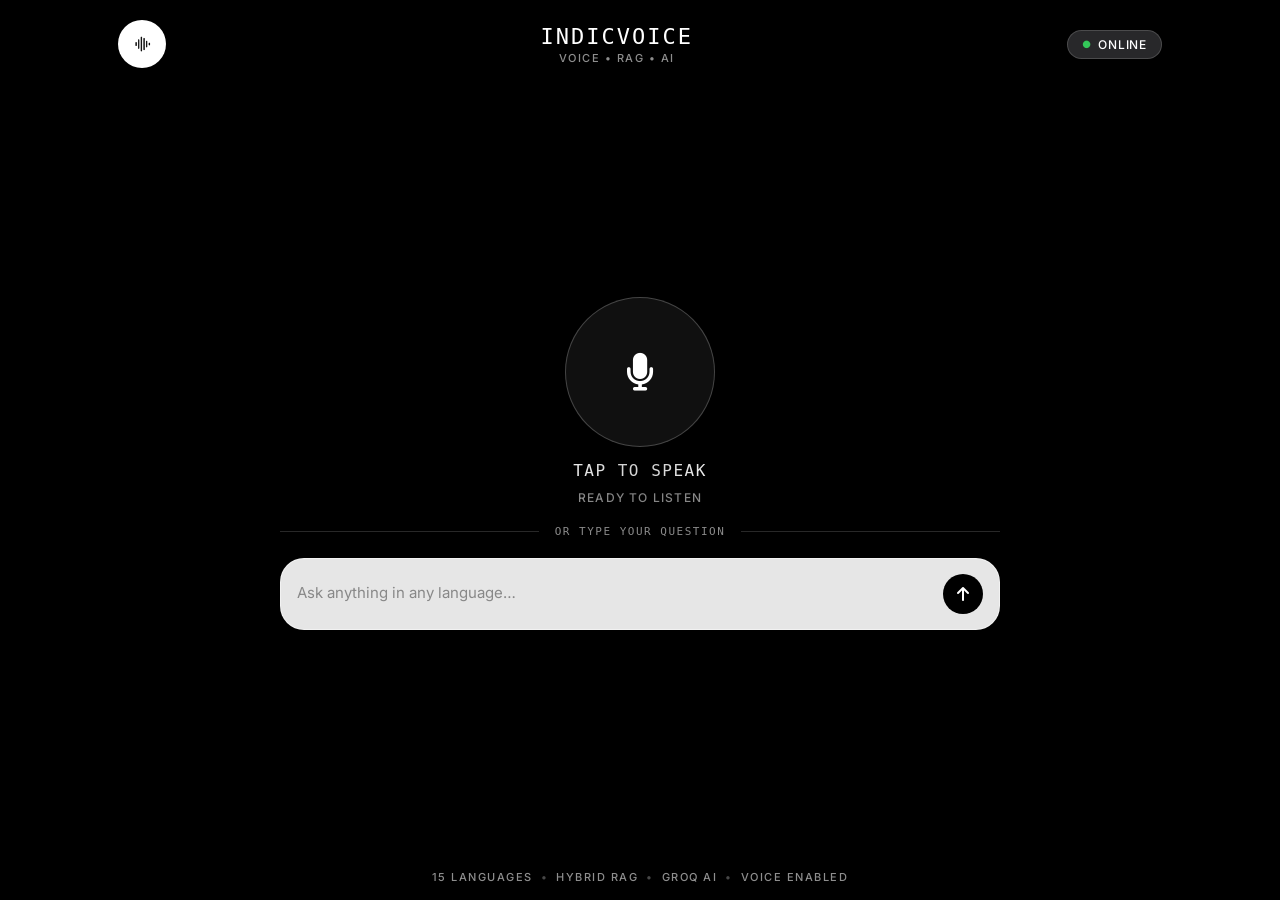
==== index.html @ 1c29051e "Reorder layout: place conversation answer region below chat box composer" ====
<!DOCTYPE html>
<html lang="en">
<head>
    <meta charset="UTF-8" />
    <meta name="viewport" content="width=device-width, initial-scale=1.0" />
    <title>IndicVoice — Voice-Enabled RAG</title>
    
    <!-- Fonts -->
    <link href="https://fonts.googleapis.com/css2?family=Inter:wght@400;500;600&display=swap" rel="stylesheet" />
    <link href="https://db.onlinewebfonts.com/c/8cb707a9b8a73f8a7403336b861c3074?family=BubbledotICG-FinePos" rel="stylesheet" />

    <!-- Font Awesome Icons -->
    <link
        rel="stylesheet"
        href="https://cdnjs.cloudflare.com/ajax/libs/font-awesome/6.5.2/css/all.min.css"
        integrity="sha512-SnH5WK+bZxgPHs44uWIX+LLJAJ9/2PkPKZ5QiAj6Ta86w+fsb2TkcmfRyVX3pBnMFcV7oQPJkl9QevSCWr3W6A=="
        crossorigin="anonymous"
        referrerpolicy="no-referrer"
    />

    <!-- Main Stylesheet -->
    <link rel="stylesheet" href="styles.css" />
</head>
<body>
    <div class="app">
        <!-- Full-screen background video -->
        <video class="bg-video" autoplay muted loop playsinline>
            <source
                src="https://d8j0ntlcm91z4.cloudfront.net/user_38xzZboKViGWJOttwIXH07lWA1P/hf_20260809_012548_ef22562c-c0ae-4816-ad9d-f8922af4e6a7.mp4"
                type="video/mp4"
            />
        </video>
        <div class="video-overlay"></div>

        <!-- Header -->
        <header class="topbar">
            <div class="topbar-left">
                <div class="logo-container">
                    <img src="assets/logo.webp" alt="IndicVoice Logo" class="logo-img" />
                </div>
            </div>
            
            <div class="topbar-center">
                <h1 class="brand-title">INDICVOICE</h1>
                <span class="brand-subtitle">VOICE • RAG • AI</span>
            </div>

            <div class="topbar-right">
                <div class="online-pill">
                    <span class="online-dot">●</span>
                    <span class="online-text">ONLINE</span>
                </div>
            </div>
        </header>

        <!-- Main Assistant Composition -->
        <main class="assistant">
            <!-- Voice Hero Section -->
            <section class="voice-section">
                <div class="mic-wrapper">
                    <div class="voice-ring ring-1"></div>
                    <div class="voice-ring ring-2"></div>
                    <div class="voice-ring ring-3"></div>
                    <button class="mic-hero-btn" id="mic-hero-btn" aria-label="Start voice input" title="Tap to speak">
                        <i class="fa-solid fa-microphone"></i>
                    </button>
                </div>
                <div class="voice-action-title" id="voice-action-title">TAP TO SPEAK</div>
                <div class="voice-status-label" id="voice-status-label" aria-live="polite">READY TO LISTEN</div>
            </section>

            <!-- Divider -->
            <div class="or-divider">
                <span class="divider-line"></span>
                <span class="divider-text">OR TYPE YOUR QUESTION</span>
                <span class="divider-line"></span>
            </div>

            <!-- Text Composer -->
            <section class="composer">
                <div class="composer-inner">
                    <textarea
                        class="composer-input"
                        id="composer-input"
                        placeholder="Ask anything in any language…"
                        rows="1"
                        aria-label="Ask IndicVoice"
                    ></textarea>
                    <div class="composer-actions">
                        <button class="composer-btn send-btn" id="send-btn" aria-label="Send message" title="Send message">
                            <i class="fa-solid fa-arrow-up"></i>
                        </button>
                    </div>
                </div>
            </section>

            <!-- Conversation Region (Answer Panel Below Chat Box) -->
            <section class="conversation" id="conversation-area" aria-label="Conversation History">
                <!-- Turns populated dynamically by main.js -->
            </section>
        </main>

        <!-- Footer / Status Bar -->
        <footer class="status-bar">
            <span>15 LANGUAGES</span>
            <span class="bullet">•</span>
            <span>HYBRID RAG</span>
            <span class="bullet">•</span>
            <span>GROQ AI</span>
            <span class="bullet">•</span>
            <span>VOICE ENABLED</span>
        </footer>
    </div>

    <!-- Application Script -->
    <script src="main.js"></script>
</body>
</html>
---- styles.css ----
/* ── INDICVOICE - Global CSS Variables ────────────────────────────── */
:root {
    --bg: #000000;
    --text: #ffffff;
    --muted: #8e8e8e;

    --panel: rgba(18, 18, 18, 0.72);
    --panel-strong: rgba(245, 245, 245, 0.94);

    --panel-border: rgba(255,255,255,0.16);
    --soft-border: rgba(255,255,255,0.10);

    --dark-pill: #28282a;
    --light-text: #c8c8c8;

    --font-sans:
        "Inter",
        "Segoe UI",
        system-ui,
        sans-serif;

    --font-display:
        "BubbledotICG-FinePos",
        "Geist Pixel Circle",
        monospace;
}

/* ── Local Font Fallback ────────────────────────────────────────── */
@font-face {
    font-family: "Geist Pixel Circle";
    src: url("fonts/GeistPixel-Circle.woff2") format("woff2");
    font-weight: 400;
    font-display: swap;
}

/* ── Global Reset ───────────────────────────────────────────────── */
* {
    box-sizing: border-box;
    margin: 0;
    padding: 0;
}

body {
    margin: 0;
    background: var(--bg);
    color: var(--text);
    height: 100vh;
    height: 100dvh;
    overflow: hidden;
    font-family: var(--font-sans);
    -webkit-font-smoothing: antialiased;
    -moz-osx-font-smoothing: grayscale;
}

/* ── Fullscreen Background Video & Overlay ──────────────────────── */
.bg-video {
    position: absolute;
    inset: 0;
    width: 100%;
    height: 100%;
    object-fit: cover;
    pointer-events: none;
    z-index: 0;
}

.video-overlay {
    position: absolute;
    inset: 0;
    background: rgba(0, 0, 0, 0.18);
    pointer-events: none;
    z-index: 1;
}

/* ── Application Layout ─────────────────────────────────────────── */
.app {
    position: relative;
    width: 100vw;
    height: 100vh;
    height: 100dvh;
    display: flex;
    flex-direction: column;
    justify-content: space-between;
    align-items: center;
    z-index: 2;
    overflow: hidden;
}

/* ── Topbar / Header ────────────────────────────────────────────── */
.topbar {
    width: 100%;
    max-width: 1100px;
    display: flex;
    align-items: center;
    justify-content: space-between;
    padding: 20px 28px;
    z-index: 10;
    animation: fadeInDown 0.6s cubic-bezier(0.22, 1, 0.36, 1) forwards;
}

.logo-container {
    width: 48px;
    height: 48px;
    border-radius: 50%;
    background: #ffffff;
    box-shadow: 0 4px 14px rgba(0, 0, 0, 0.16);
    display: flex;
    align-items: center;
    justify-content: center;
    transition: transform 0.25s cubic-bezier(0.22, 1, 0.36, 1);
}

.logo-container:hover {
    transform: scale(1.04);
}

.logo-img {
    width: 72%;
    height: 72%;
    object-fit: contain;
}

.topbar-center {
    display: flex;
    flex-direction: column;
    align-items: center;
    text-align: center;
}

.brand-title {
    font-family: var(--font-display);
    font-size: 22px;
    font-weight: 400;
    letter-spacing: 2px;
    color: #ffffff;
}

.brand-subtitle {
    font-family: var(--font-sans);
    font-size: 11px;
    font-weight: 500;
    letter-spacing: 1.5px;
    color: var(--muted);
    margin-top: 2px;
}

.online-pill {
    background: var(--dark-pill);
    border: 1px solid var(--panel-border);
    backdrop-filter: blur(12px);
    -webkit-backdrop-filter: blur(12px);
    padding: 6px 14px;
    border-radius: 20px;
    font-size: 12px;
    font-weight: 500;
    letter-spacing: 0.8px;
    display: flex;
    align-items: center;
    gap: 6px;
    color: var(--text);
}

.online-dot {
    color: #34c759;
    font-size: 10px;
}

/* ── Main Assistant Area ────────────────────────────────────────── */
.assistant {
    width: 100%;
    max-width: 920px;
    display: flex;
    flex-direction: column;
    align-items: center;
    flex: 1;
    justify-content: center;
    padding: 8px 16px;
    gap: 16px;
    position: relative;
    z-index: 5;
    box-sizing: border-box;
    overflow: hidden;
}

/* ── Voice Hero Section ─────────────────────────────────────────── */
.voice-section {
    display: flex;
    flex-direction: column;
    align-items: center;
    gap: 10px;
    animation: fadeInUp 0.7s cubic-bezier(0.22, 1, 0.36, 1) 0.1s backwards;
}

.mic-wrapper {
    position: relative;
    display: flex;
    align-items: center;
    justify-content: center;
}

.mic-hero-btn {
    position: relative;
    z-index: 2;
    width: 150px;
    height: 150px;
    border-radius: 50%;
    background: rgba(22, 22, 22, 0.76);
    border: 1px solid rgba(255, 255, 255, 0.22);
    backdrop-filter: blur(18px);
    -webkit-backdrop-filter: blur(18px);
    box-shadow: 0 20px 80px rgba(0, 0, 0, 0.45);
    color: #ffffff;
    font-size: 38px;
    cursor: pointer;
    display: flex;
    align-items: center;
    justify-content: center;
    transition: transform 0.25s cubic-bezier(0.22, 1, 0.36, 1), background-color 0.25s ease, border-color 0.25s ease;
    outline: none;
}

.mic-hero-btn:hover {
    transform: scale(1.04);
    border-color: rgba(255, 255, 255, 0.4);
}

.mic-hero-btn:active {
    transform: scale(0.97);
}

.mic-hero-btn.listening {
    background: rgba(45, 30, 30, 0.85);
    border-color: rgba(255, 100, 100, 0.5);
    animation: micPulse 1.6s ease-in-out infinite;
}

.voice-ring {
    position: absolute;
    border-radius: 50%;
    border: 1px solid rgba(255, 255, 255, 0.18);
    pointer-events: none;
    opacity: 0;
    inset: -15px;
}

.mic-wrapper.listening .ring-1 {
    animation: voicePulse 1.8s ease-out infinite;
}

.mic-wrapper.listening .ring-2 {
    animation: voicePulse 1.8s ease-out 0.4s infinite;
}

.mic-wrapper.listening .ring-3 {
    animation: voicePulse 1.8s ease-out 0.8s infinite;
}

@keyframes voicePulse {
    0% {
        transform: scale(1);
        opacity: 0.7;
    }
    100% {
        transform: scale(1.6);
        opacity: 0;
    }
}

@keyframes micPulse {
    0%, 100% {
        transform: scale(1);
        opacity: 1;
    }
    50% {
        transform: scale(1.03);
        opacity: 0.88;
    }
}

.voice-action-title {
    font-family: var(--font-display);
    font-size: 16px;
    letter-spacing: 1.5px;
    color: #ffffff;
    margin-top: 4px;
    text-transform: uppercase;
}

.voice-status-label {
    font-family: var(--font-sans);
    font-size: 12px;
    font-weight: 500;
    color: var(--muted);
    letter-spacing: 1.2px;
    text-transform: uppercase;
}

/* ── Conversation Area ──────────────────────────────────────────── */
.conversation {
    width: min(720px, 92vw);
    max-height: clamp(180px, 28vh, 300px);
    overflow-y: auto;
    display: flex;
    flex-direction: column;
    gap: 16px;
    padding-right: 4px;
    scroll-behavior: smooth;
}

.conversation::-webkit-scrollbar {
    width: 4px;
}
.conversation::-webkit-scrollbar-track {
    background: transparent;
}
.conversation::-webkit-scrollbar-thumb {
    background: rgba(255, 255, 255, 0.2);
    border-radius: 4px;
}

.turn {
    display: flex;
    flex-direction: column;
    gap: 8px;
    animation: fadeIn 0.4s cubic-bezier(0.22, 1, 0.36, 1);
}

.user-msg {
    padding: 0 4px;
}

.user-label {
    font-size: 13px;
    font-weight: 500;
    color: rgba(255, 255, 255, 0.55);
    letter-spacing: 0.8px;
    text-transform: uppercase;
}

.user-text {
    font-size: 15px;
    color: #ffffff;
    margin-top: 2px;
    line-height: 1.5;
}

.assistant-card {
    background: var(--panel-strong);
    color: #111111;
    border-radius: 24px;
    padding: 20px 22px;
    font-family: var(--font-sans);
    font-size: 15px;
    line-height: 1.6;
    border: 1px solid rgba(255, 255, 255, 0.5);
    box-shadow: 0 12px 50px rgba(0, 0, 0, 0.30);
}

.card-meta-row {
    display: flex;
    align-items: center;
    justify-content: space-between;
    margin-bottom: 12px;
    flex-wrap: wrap;
    gap: 8px;
}

.badge {
    display: inline-flex;
    align-items: center;
    gap: 6px;
    font-size: 12px;
    font-weight: 600;
    padding: 4px 10px;
    border-radius: 12px;
    letter-spacing: 0.5px;
}

.badge-rag {
    background: rgba(52, 199, 89, 0.12);
    color: #1d7e34;
    border: 1px solid rgba(52, 199, 89, 0.3);
}

.badge-groq {
    background: rgba(0, 122, 255, 0.12);
    color: #0056b3;
    border: 1px solid rgba(0, 122, 255, 0.3);
}

.badge-refusal {
    background: rgba(255, 149, 0, 0.12);
    color: #b36b00;
    border: 1px solid rgba(255, 149, 0, 0.3);
}

.latency-summary {
    font-size: 12px;
    font-weight: 600;
    color: #555555;
    letter-spacing: 0.5px;
}

.answer-text {
    white-space: pre-wrap;
    word-break: break-word;
    color: #111111;
}

.pipeline-toggle {
    background: transparent;
    border: none;
    color: #555555;
    font-family: var(--font-sans);
    font-size: 12px;
    font-weight: 600;
    cursor: pointer;
    margin-top: 14px;
    padding: 4px 0;
    display: inline-flex;
    align-items: center;
    gap: 6px;
    transition: color 0.2s ease;
}

.pipeline-toggle:hover {
    color: #111111;
}

.pipeline-details {
    margin-top: 10px;
    padding-top: 10px;
    border-top: 1px solid rgba(0, 0, 0, 0.1);
    display: none;
    flex-direction: column;
    gap: 6px;
    font-size: 12px;
    color: #333333;
    animation: fadeIn 0.3s ease;
}

.pipeline-details.expanded {
    display: flex;
}

.pipeline-header {
    font-weight: 600;
    letter-spacing: 1px;
    font-size: 11px;
    color: #666666;
    margin-bottom: 4px;
    text-transform: uppercase;
}

.pipeline-item {
    display: flex;
    justify-content: space-between;
    font-family: monospace;
    font-size: 12px;
}

.pipeline-item .stage-name {
    color: #444444;
}

.pipeline-item .stage-val {
    font-weight: 600;
    color: #111111;
}

/* ── OR Divider ──────────────────────────────────────────────────── */
.or-divider {
    width: min(720px, 92vw);
    display: flex;
    align-items: center;
    justify-content: center;
    gap: 16px;
    margin: 4px 0;
    color: var(--muted);
    font-size: 11px;
    font-weight: 500;
    letter-spacing: 1.5px;
    text-transform: uppercase;
    animation: fadeInUp 0.7s cubic-bezier(0.22, 1, 0.36, 1) 0.15s backwards;
}

.divider-line {
    flex: 1;
    height: 1px;
    background: var(--panel-border);
}

.divider-text {
    white-space: nowrap;
    font-family: var(--font-display);
    color: var(--muted);
    font-size: 11px;
    letter-spacing: 1.5px;
}

/* ── Text Composer ──────────────────────────────────────────────── */
.composer {
    width: min(720px, 92vw);
    animation: fadeInUp 0.7s cubic-bezier(0.22, 1, 0.36, 1) 0.2s backwards;
}

.composer-inner {
    min-height: 72px;
    border-radius: 24px;
    background: var(--panel-strong);
    border: 1px solid rgba(255, 255, 255, 0.5);
    box-shadow: 0 12px 50px rgba(0, 0, 0, 0.30);
    display: flex;
    align-items: center;
    padding: 10px 16px;
    gap: 12px;
    transition: border-color 0.2s ease, box-shadow 0.2s ease;
}

.composer-inner:focus-within {
    border-color: rgba(255, 255, 255, 0.8);
    box-shadow: 0 14px 60px rgba(0, 0, 0, 0.40);
}

.composer-icon-btn {
    background: transparent;
    border: none;
    color: #666666;
    font-size: 18px;
    cursor: pointer;
    display: flex;
    align-items: center;
    justify-content: center;
    width: 36px;
    height: 36px;
    border-radius: 50%;
    transition: color 0.2s ease, transform 0.2s ease;
}

.composer-icon-btn:hover {
    color: #111111;
    transform: scale(1.04);
}

.composer-input {
    flex: 1;
    background: transparent;
    border: none;
    outline: none;
    color: #111111;
    font-family: var(--font-sans);
    font-size: 15px;
    line-height: 1.5;
    resize: none;
    max-height: 120px;
    overflow-y: auto;
}

.composer-input::placeholder {
    color: #888888;
}

.composer-actions {
    display: flex;
    align-items: center;
    gap: 8px;
}

.composer-btn {
    width: 40px;
    height: 40px;
    border-radius: 50%;
    border: none;
    cursor: pointer;
    display: flex;
    align-items: center;
    justify-content: center;
    font-size: 16px;
    transition: transform 0.2s ease, background-color 0.2s ease;
}

.composer-btn:hover {
    transform: scale(1.04);
}

.composer-btn:active {
    transform: scale(0.97);
}

.mic-mini-btn {
    background: var(--dark-pill);
    color: #ffffff;
}

.send-btn {
    background: #000000;
    color: #ffffff;
}

/* ── Status Bar / Footer ────────────────────────────────────────── */
.status-bar {
    width: 100%;
    padding: 16px 20px;
    text-align: center;
    font-size: 11px;
    font-weight: 500;
    color: var(--muted);
    letter-spacing: 1.5px;
    text-transform: uppercase;
    z-index: 10;
    display: flex;
    align-items: center;
    justify-content: center;
    gap: 8px;
    animation: fadeInUp 0.7s cubic-bezier(0.22, 1, 0.36, 1) 0.3s backwards;
}

.status-bar .bullet {
    opacity: 0.5;
}

/* ── Keyframes ──────────────────────────────────────────────────── */
@keyframes fadeIn {
    from { opacity: 0; }
    to { opacity: 1; }
}

@keyframes fadeInDown {
    from {
        opacity: 0;
        transform: translateY(-14px);
    }
    to {
        opacity: 1;
        transform: translateY(0);
    }
}

@keyframes fadeInUp {
    from {
        opacity: 0;
        transform: translateY(18px) scale(0.97);
    }
    to {
        opacity: 1;
        transform: translateY(0) scale(1);
    }
}

/* ── Mobile Responsive Layout ────────────────────────────────────── */
@media (max-width: 720px) {
    .topbar {
        padding: 16px 20px;
    }
    .mic-hero-btn {
        width: 118px;
        height: 118px;
        font-size: 32px;
    }
    .conversation, .composer {
        width: 92vw;
    }
    .assistant {
        gap: 12px;
    }
}

@media (max-width: 420px) {
    .mic-hero-btn {
        width: 108px;
        height: 108px;
        font-size: 28px;
    }
    .composer {
        width: calc(100vw - 28px);
    }
    .assistant-card {
        padding: 16px 18px;
        font-size: 14px;
    }
}

/* ── Accessibility & Reduced Motion ─────────────────────────────── */
@media (prefers-reduced-motion: reduce) {
    *, ::before, ::after {
        animation: none !important;
        transition: none !important;
    }
    .topbar, .voice-section, .composer, .status-bar, .turn {
        opacity: 1 !important;
        transform: none !important;
    }
}
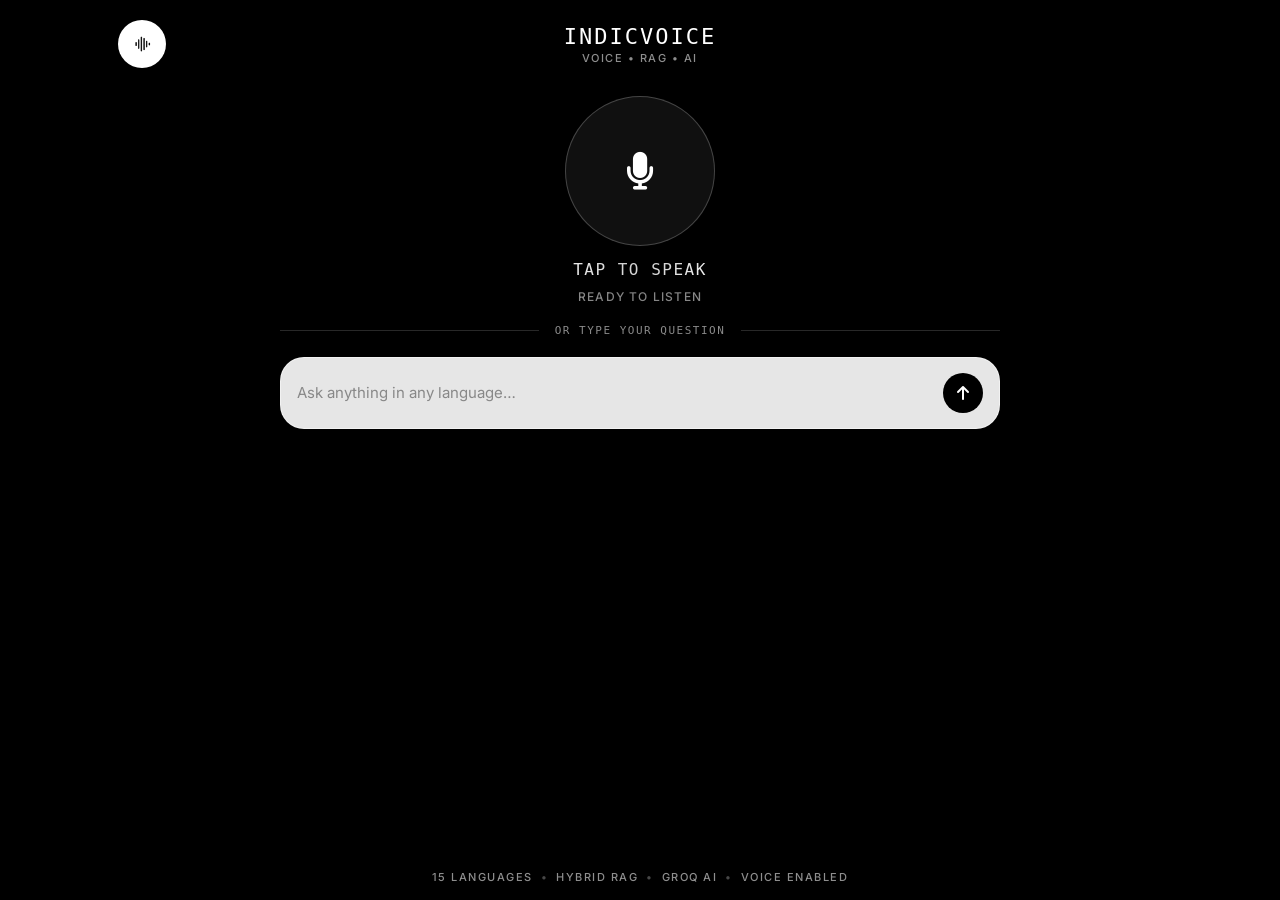
==== commit 731f0cfb: "Remove ONLINE status pill badge from header" ====
--- a/index.html
+++ b/index.html
@@ -45,12 +45,7 @@
                 <span class="brand-subtitle">VOICE • RAG • AI</span>
             </div>
 
-            <div class="topbar-right">
-                <div class="online-pill">
-                    <span class="online-dot">●</span>
-                    <span class="online-text">ONLINE</span>
-                </div>
-            </div>
+            <div class="topbar-right" style="width: 48px;"></div>
         </header>
 
         <!-- Main Assistant Composition -->
--- a/styles.css
+++ b/styles.css
@@ -44,9 +44,10 @@
     margin: 0;
     background: var(--bg);
     color: var(--text);
-    height: 100vh;
-    height: 100dvh;
-    overflow: hidden;
+    min-height: 100vh;
+    min-height: 100dvh;
+    overflow-x: hidden;
+    overflow-y: auto;
     font-family: var(--font-sans);
     -webkit-font-smoothing: antialiased;
     -moz-osx-font-smoothing: grayscale;
@@ -54,7 +55,7 @@
 
 /* ── Fullscreen Background Video & Overlay ──────────────────────── */
 .bg-video {
-    position: absolute;
+    position: fixed;
     inset: 0;
     width: 100%;
     height: 100%;
@@ -64,7 +65,7 @@
 }
 
 .video-overlay {
-    position: absolute;
+    position: fixed;
     inset: 0;
     background: rgba(0, 0, 0, 0.18);
     pointer-events: none;
@@ -75,14 +76,14 @@
 .app {
     position: relative;
     width: 100vw;
-    height: 100vh;
-    height: 100dvh;
+    min-height: 100vh;
+    min-height: 100dvh;
     display: flex;
     flex-direction: column;
     justify-content: space-between;
     align-items: center;
     z-index: 2;
-    overflow: hidden;
+    overflow-y: auto;
 }
 
 /* ── Topbar / Header ────────────────────────────────────────────── */
@@ -172,13 +173,12 @@
     flex-direction: column;
     align-items: center;
     flex: 1;
-    justify-content: center;
-    padding: 8px 16px;
+    justify-content: flex-start;
+    padding: 8px 16px 24px 16px;
     gap: 16px;
     position: relative;
     z-index: 5;
     box-sizing: border-box;
-    overflow: hidden;
 }
 
 /* ── Voice Hero Section ─────────────────────────────────────────── */
@@ -297,24 +297,9 @@
 /* ── Conversation Area ──────────────────────────────────────────── */
 .conversation {
     width: min(720px, 92vw);
-    max-height: clamp(180px, 28vh, 300px);
-    overflow-y: auto;
     display: flex;
     flex-direction: column;
     gap: 16px;
-    padding-right: 4px;
-    scroll-behavior: smooth;
-}
-
-.conversation::-webkit-scrollbar {
-    width: 4px;
-}
-.conversation::-webkit-scrollbar-track {
-    background: transparent;
-}
-.conversation::-webkit-scrollbar-thumb {
-    background: rgba(255, 255, 255, 0.2);
-    border-radius: 4px;
 }
 
 .turn {
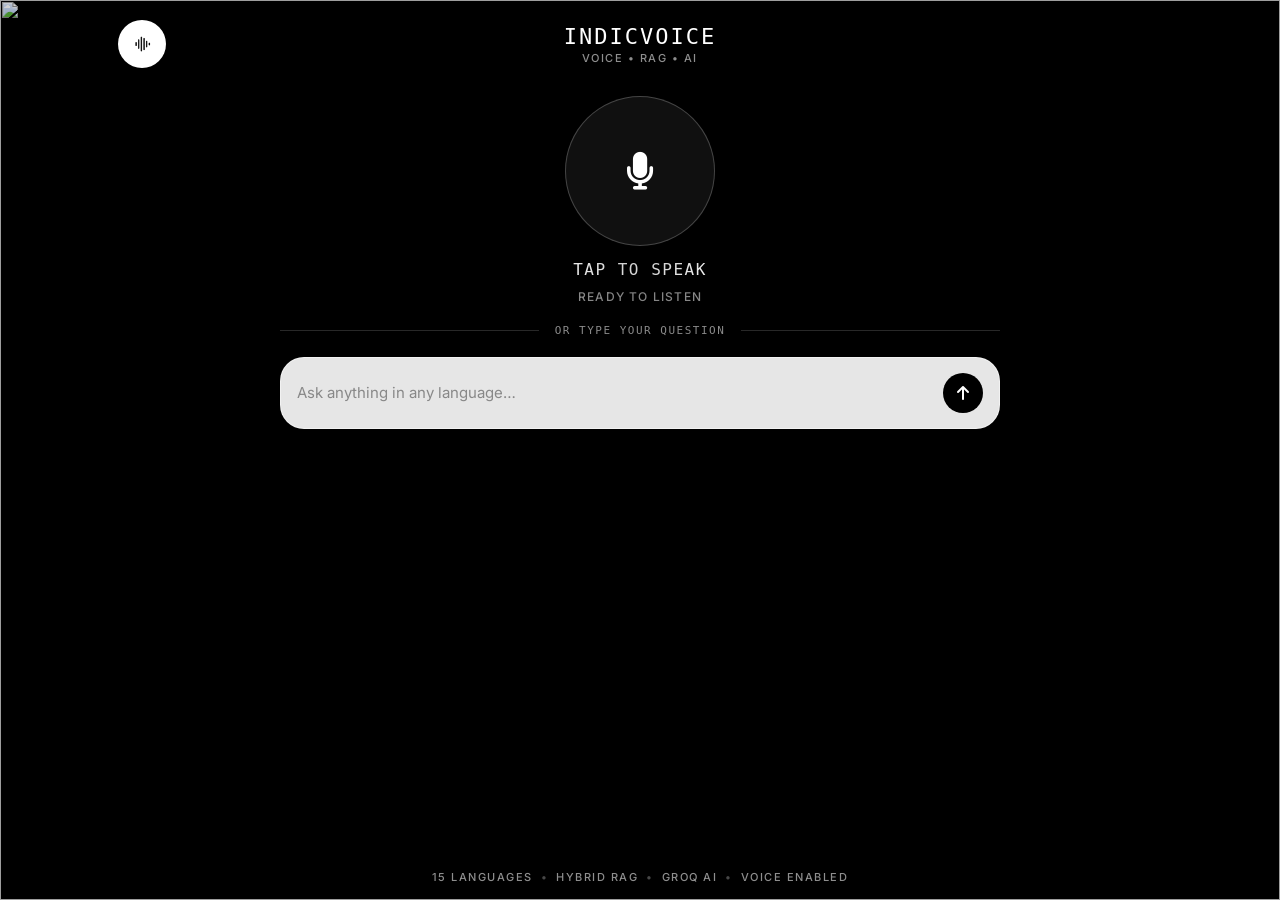
==== commit f62304fa: "Add transparent PNG overlay at z-index 1 with train-bob animation" ====
--- a/index.html
+++ b/index.html
@@ -23,13 +23,29 @@
 </head>
 <body>
     <div class="app">
-        <!-- Full-screen background video -->
-        <video class="bg-video" autoplay muted loop playsinline>
-            <source
-                src="https://d8j0ntlcm91z4.cloudfront.net/user_38xzZboKViGWJOttwIXH07lWA1P/hf_20260809_012548_ef22562c-c0ae-4816-ad9d-f8922af4e6a7.mp4"
-                type="video/mp4"
+        <!-- Background Video Layer (4 Stacked Videos) -->
+        <div class="bg-video-container">
+            <video class="bg-video opacity-100 active" id="bg-video-0" autoplay muted loop playsinline>
+                <source src="https://d8j0ntlcm91z4.cloudfront.net/user_38xzZboKViGWJOttwIXH07lWA1P/hf_20260702_081127_0992a171-d3c6-4978-8213-0ec5df8b6d63.mp4" type="video/mp4" />
+            </video>
+            <video class="bg-video opacity-0" id="bg-video-1" autoplay muted loop playsinline>
+                <source src="https://d8j0ntlcm91z4.cloudfront.net/user_38xzZboKViGWJOttwIXH07lWA1P/hf_20260702_092026_dd05b805-ea0f-40b2-8c52-332b88502592.mp4" type="video/mp4" />
+            </video>
+            <video class="bg-video opacity-0" id="bg-video-2" autoplay muted loop playsinline>
+                <source src="https://d8j0ntlcm91z4.cloudfront.net/user_38xzZboKViGWJOttwIXH07lWA1P/hf_20260702_081042_df7202bf-bd80-4b2b-bbc6-1f09ba2870e9.mp4" type="video/mp4" />
+            </video>
+            <video class="bg-video opacity-0" id="bg-video-3" autoplay muted loop playsinline>
+                <source src="https://d8j0ntlcm91z4.cloudfront.net/user_38xzZboKViGWJOttwIXH07lWA1P/hf_20260702_080959_4cac5234-3573-464e-a5b7-76b94b8a7d61.mp4" type="video/mp4" />
+            </video>
+        </div>
+        <!-- Transparent PNG Overlay (z-index 1) -->
+        <div class="png-overlay">
+            <img
+                src="https://soft-zoom-63098134.figma.site/_assets/v11/0b4a435b2df2747593c43d7a1c9b4578f7d8d90c.png"
+                alt=""
+                class="overlay-img"
             />
-        </video>
+        </div>
         <div class="video-overlay"></div>
 
         <!-- Header -->
--- a/styles.css
+++ b/styles.css
@@ -53,15 +53,63 @@
     -moz-osx-font-smoothing: grayscale;
 }
 
-/* ── Fullscreen Background Video & Overlay ──────────────────────── */
+/* ── Fullscreen Background Video Layer ──────────────────────────── */
+.bg-video-container {
+    position: fixed;
+    inset: 0;
+    width: 100%;
+    height: 100%;
+    overflow: hidden;
+    pointer-events: none;
+    z-index: 0;
+}
+
 .bg-video {
-    position: fixed;
+    position: absolute;
     inset: 0;
     width: 100%;
     height: 100%;
     object-fit: cover;
     pointer-events: none;
-    z-index: 0;
+    opacity: 0;
+    transition: opacity 1000ms ease-in-out;
+}
+
+.bg-video.active,
+.bg-video.opacity-100 {
+    opacity: 1;
+}
+
+.bg-video.opacity-0 {
+    opacity: 0;
+}
+
+/* ── Transparent PNG Overlay Layer (z-index 1) ───────────────────── */
+.png-overlay {
+    position: fixed;
+    inset: 0;
+    width: 100%;
+    height: 100%;
+    pointer-events: none;
+    z-index: 1;
+    overflow: hidden;
+}
+
+.overlay-img {
+    width: 100%;
+    height: 100%;
+    object-fit: cover;
+    pointer-events: none;
+    animation: trainBob 3s ease-in-out infinite;
+}
+
+@keyframes trainBob {
+    0%, 100% {
+        transform: scale(1.03) translateY(0);
+    }
+    50% {
+        transform: scale(1.03) translateY(-6px);
+    }
 }
 
 .video-overlay {
@@ -69,7 +117,7 @@
     inset: 0;
     background: rgba(0, 0, 0, 0.18);
     pointer-events: none;
-    z-index: 1;
+    z-index: 2;
 }
 
 /* ── Application Layout ─────────────────────────────────────────── */
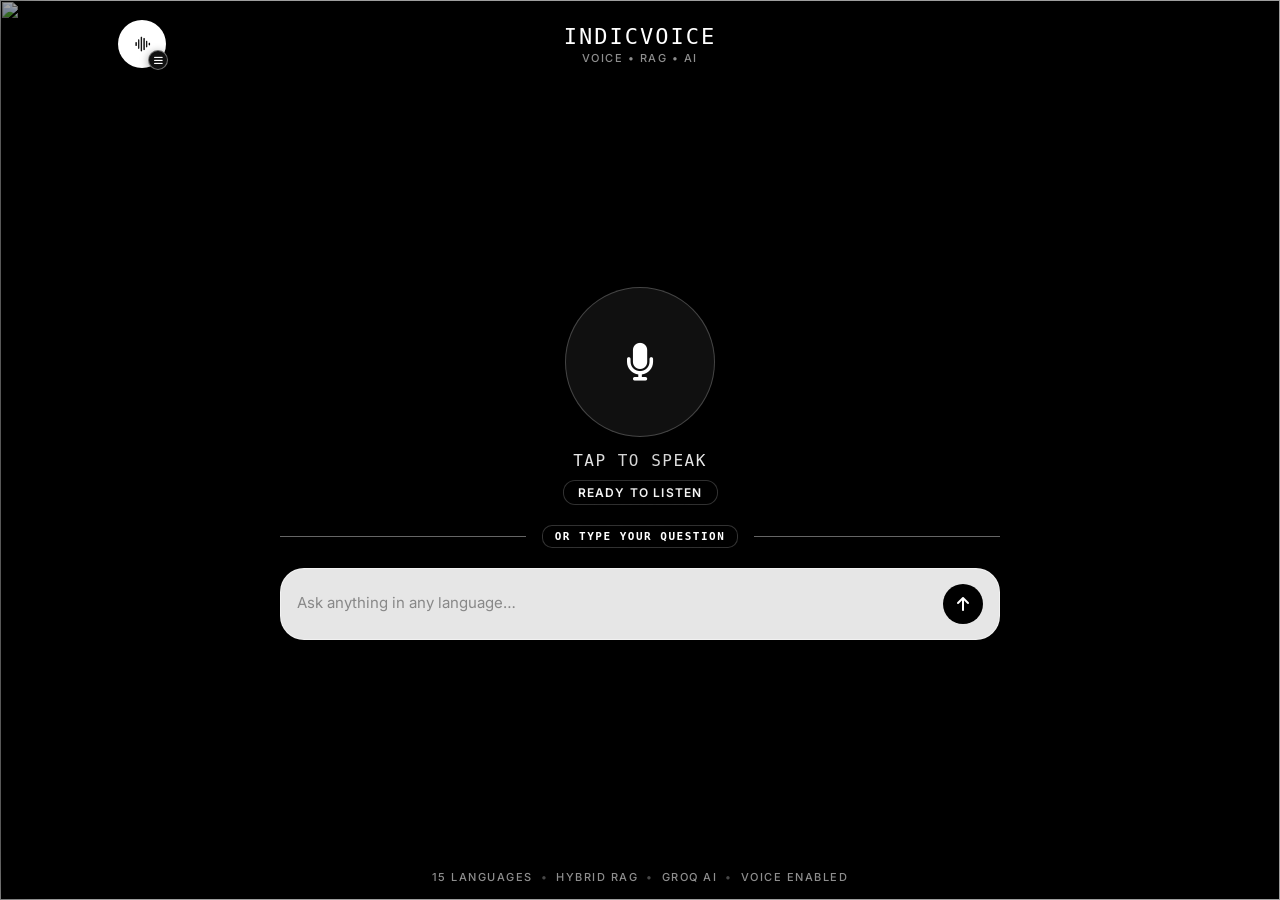
==== commit d1fcffc3: "Convert topbar logo button into a glassmorphic side navigation drawer (sandwich bar)" ====
--- a/index.html
+++ b/index.html
@@ -23,18 +23,18 @@
 </head>
 <body>
     <div class="app">
-        <!-- Background Video Layer (4 Stacked Videos) -->
+        <!-- Background Video Layer (4 Stacked Videos - Sequential Loop) -->
         <div class="bg-video-container">
-            <video class="bg-video opacity-100 active" id="bg-video-0" autoplay muted loop playsinline>
+            <video class="bg-video opacity-100 active" id="bg-video-0" autoplay muted playsinline>
                 <source src="https://d8j0ntlcm91z4.cloudfront.net/user_38xzZboKViGWJOttwIXH07lWA1P/hf_20260702_081127_0992a171-d3c6-4978-8213-0ec5df8b6d63.mp4" type="video/mp4" />
             </video>
-            <video class="bg-video opacity-0" id="bg-video-1" autoplay muted loop playsinline>
+            <video class="bg-video opacity-0" id="bg-video-1" autoplay muted playsinline>
                 <source src="https://d8j0ntlcm91z4.cloudfront.net/user_38xzZboKViGWJOttwIXH07lWA1P/hf_20260702_092026_dd05b805-ea0f-40b2-8c52-332b88502592.mp4" type="video/mp4" />
             </video>
-            <video class="bg-video opacity-0" id="bg-video-2" autoplay muted loop playsinline>
+            <video class="bg-video opacity-0" id="bg-video-2" autoplay muted playsinline>
                 <source src="https://d8j0ntlcm91z4.cloudfront.net/user_38xzZboKViGWJOttwIXH07lWA1P/hf_20260702_081042_df7202bf-bd80-4b2b-bbc6-1f09ba2870e9.mp4" type="video/mp4" />
             </video>
-            <video class="bg-video opacity-0" id="bg-video-3" autoplay muted loop playsinline>
+            <video class="bg-video opacity-0" id="bg-video-3" autoplay muted playsinline>
                 <source src="https://d8j0ntlcm91z4.cloudfront.net/user_38xzZboKViGWJOttwIXH07lWA1P/hf_20260702_080959_4cac5234-3573-464e-a5b7-76b94b8a7d61.mp4" type="video/mp4" />
             </video>
         </div>
@@ -48,12 +48,60 @@
         </div>
         <div class="video-overlay"></div>
 
+        <!-- Side Navigation Drawer (Sandwich Bar) -->
+        <div class="drawer-overlay" id="drawer-overlay"></div>
+        <aside class="sidenav-drawer" id="sidenav-drawer" aria-label="Side Navigation">
+            <div class="drawer-header">
+                <div class="drawer-brand">
+                    <img src="assets/logo.webp" alt="Logo" class="drawer-logo" />
+                    <div>
+                        <div class="drawer-title">INDICVOICE</div>
+                        <div class="drawer-sub">VOICE • RAG • AI</div>
+                    </div>
+                </div>
+                <button class="drawer-close-btn" id="drawer-close-btn" aria-label="Close Menu">
+                    <i class="fa-solid fa-xmark"></i>
+                </button>
+            </div>
+
+            <nav class="drawer-nav">
+                <a href="#" class="drawer-link active">
+                    <i class="fa-solid fa-microphone"></i>
+                    <span>Voice Assistant</span>
+                </a>
+                <a href="#" class="drawer-link" onclick="event.preventDefault(); alert('15 Indic Languages Supported: Hindi, Tamil, Telugu, Bengali, Marathi, Gujarati, Kannada, Malayalam, Punjabi, Odia, Assamese, etc.');">
+                    <i class="fa-solid fa-globe"></i>
+                    <span>Multilingual Settings</span>
+                </a>
+                <a href="#" class="drawer-link" onclick="event.preventDefault(); alert('Hybrid RAG System: FAISS Vector Index + BM25 Lexical Search + RRF Reciprocal Rank Fusion + Groq LLM');">
+                    <i class="fa-solid fa-bolt"></i>
+                    <span>RAG & Model Info</span>
+                </a>
+                <a href="#" class="drawer-link" onclick="event.preventDefault(); alert('Telemetry Active: Pipeline latencies, STT timings, and confidence scores live logging.');">
+                    <i class="fa-solid fa-chart-line"></i>
+                    <span>Telemetry Logs</span>
+                </a>
+                <a href="#" class="drawer-link" onclick="event.preventDefault(); fetch('/api/health').then(r=>r.json()).then(d=>alert('System Diagnostics:\n' + JSON.stringify(d, null, 2)));">
+                    <i class="fa-solid fa-shield-halved"></i>
+                    <span>System Diagnostics</span>
+                </a>
+            </nav>
+
+            <div class="drawer-footer">
+                <div class="drawer-footer-pill">
+                    <span class="online-dot">●</span> SYSTEM READY
+                </div>
+                <div class="drawer-footer-text">IndicVoice v1.0 • Multilingual RAG</div>
+            </div>
+        </aside>
+
         <!-- Header -->
         <header class="topbar">
             <div class="topbar-left">
-                <div class="logo-container">
+                <button class="logo-container drawer-toggle" id="drawer-toggle" aria-label="Toggle Navigation Menu" title="Open Menu">
                     <img src="assets/logo.webp" alt="IndicVoice Logo" class="logo-img" />
-                </div>
+                    <span class="hamburger-badge"><i class="fa-solid fa-bars"></i></span>
+                </button>
             </div>
             
             <div class="topbar-center">
--- a/styles.css
+++ b/styles.css
@@ -162,6 +162,190 @@
     transform: scale(1.04);
 }
 
+/* ── Side Navigation Drawer (Sandwich Bar) ───────────────────────── */
+.drawer-toggle {
+    border: none;
+    cursor: pointer;
+    position: relative;
+    outline: none;
+}
+
+.hamburger-badge {
+    position: absolute;
+    bottom: -2px;
+    right: -2px;
+    background: #111111;
+    color: #ffffff;
+    width: 20px;
+    height: 20px;
+    border-radius: 50%;
+    font-size: 10px;
+    display: flex;
+    align-items: center;
+    justify-content: center;
+    border: 1.5px solid rgba(255, 255, 255, 0.4);
+    box-shadow: 0 2px 8px rgba(0, 0, 0, 0.4);
+}
+
+.drawer-overlay {
+    position: fixed;
+    inset: 0;
+    background: rgba(0, 0, 0, 0.55);
+    backdrop-filter: blur(12px);
+    -webkit-backdrop-filter: blur(12px);
+    z-index: 90;
+    opacity: 0;
+    pointer-events: none;
+    transition: opacity 0.3s cubic-bezier(0.22, 1, 0.36, 1);
+}
+
+.drawer-overlay.open {
+    opacity: 1;
+    pointer-events: auto;
+}
+
+.sidenav-drawer {
+    position: fixed;
+    top: 0;
+    left: 0;
+    bottom: 0;
+    width: min(320px, 85vw);
+    height: 100vh;
+    height: 100dvh;
+    background: rgba(18, 18, 18, 0.88);
+    border-right: 1px solid rgba(255, 255, 255, 0.18);
+    backdrop-filter: blur(28px) saturate(140%);
+    -webkit-backdrop-filter: blur(28px) saturate(140%);
+    box-shadow: 20px 0 60px rgba(0, 0, 0, 0.6);
+    z-index: 100;
+    display: flex;
+    flex-direction: column;
+    justify-content: space-between;
+    padding: 24px 20px;
+    transform: translateX(-100%);
+    transition: transform 0.35s cubic-bezier(0.22, 1, 0.36, 1);
+}
+
+.sidenav-drawer.open {
+    transform: translateX(0);
+}
+
+.drawer-header {
+    display: flex;
+    align-items: center;
+    justify-content: space-between;
+    padding-bottom: 20px;
+    border-bottom: 1px solid rgba(255, 255, 255, 0.12);
+}
+
+.drawer-brand {
+    display: flex;
+    align-items: center;
+    gap: 12px;
+}
+
+.drawer-logo {
+    width: 40px;
+    height: 40px;
+    border-radius: 50%;
+    background: #ffffff;
+    padding: 6px;
+    box-shadow: 0 4px 14px rgba(0, 0, 0, 0.25);
+}
+
+.drawer-title {
+    font-family: var(--font-display);
+    font-size: 18px;
+    letter-spacing: 1.5px;
+    color: #ffffff;
+}
+
+.drawer-sub {
+    font-family: var(--font-sans);
+    font-size: 10px;
+    letter-spacing: 1px;
+    color: var(--muted);
+}
+
+.drawer-close-btn {
+    background: rgba(255, 255, 255, 0.12);
+    border: 1px solid rgba(255, 255, 255, 0.20);
+    color: #ffffff;
+    width: 36px;
+    height: 36px;
+    border-radius: 50%;
+    cursor: pointer;
+    display: flex;
+    align-items: center;
+    justify-content: center;
+    font-size: 16px;
+    transition: background 0.2s ease, transform 0.2s ease;
+}
+
+.drawer-close-btn:hover {
+    background: rgba(255, 255, 255, 0.25);
+    transform: scale(1.05);
+}
+
+.drawer-nav {
+    display: flex;
+    flex-direction: column;
+    gap: 8px;
+    margin: 24px 0;
+    flex: 1;
+}
+
+.drawer-link {
+    display: flex;
+    align-items: center;
+    gap: 14px;
+    padding: 12px 16px;
+    border-radius: 14px;
+    color: rgba(255, 255, 255, 0.82);
+    text-decoration: none;
+    font-size: 14px;
+    font-weight: 500;
+    transition: background 0.2s ease, color 0.2s ease, transform 0.2s ease;
+}
+
+.drawer-link:hover,
+.drawer-link.active {
+    background: rgba(255, 255, 255, 0.14);
+    color: #ffffff;
+    transform: translateX(4px);
+}
+
+.drawer-link i {
+    font-size: 16px;
+    width: 20px;
+    text-align: center;
+    color: rgba(255, 255, 255, 0.9);
+}
+
+.drawer-footer {
+    padding-top: 20px;
+    border-top: 1px solid rgba(255, 255, 255, 0.12);
+    display: flex;
+    flex-direction: column;
+    gap: 8px;
+}
+
+.drawer-footer-pill {
+    display: inline-flex;
+    align-items: center;
+    gap: 8px;
+    font-size: 11px;
+    font-weight: 600;
+    color: #ffffff;
+    letter-spacing: 1px;
+}
+
+.drawer-footer-text {
+    font-size: 11px;
+    color: var(--muted);
+    letter-spacing: 0.8px;
+}
+
 .logo-img {
     width: 72%;
     height: 72%;
@@ -220,9 +404,10 @@
     display: flex;
     flex-direction: column;
     align-items: center;
+    justify-content: center;
     flex: 1;
-    justify-content: flex-start;
-    padding: 8px 16px 24px 16px;
+    margin: auto 0;
+    padding: 16px;
     gap: 16px;
     position: relative;
     z-index: 5;
@@ -329,6 +514,7 @@
     font-size: 16px;
     letter-spacing: 1.5px;
     color: #ffffff;
+    text-shadow: 0 2px 10px rgba(0, 0, 0, 0.85);
     margin-top: 4px;
     text-transform: uppercase;
 }
@@ -336,10 +522,17 @@
 .voice-status-label {
     font-family: var(--font-sans);
     font-size: 12px;
-    font-weight: 500;
-    color: var(--muted);
+    font-weight: 600;
+    color: #ffffff;
     letter-spacing: 1.2px;
     text-transform: uppercase;
+    text-shadow: 0 2px 10px rgba(0, 0, 0, 0.85);
+    background: rgba(0, 0, 0, 0.35);
+    border: 1px solid rgba(255, 255, 255, 0.20);
+    backdrop-filter: blur(8px);
+    -webkit-backdrop-filter: blur(8px);
+    padding: 4px 14px;
+    border-radius: 12px;
 }
 
 /* ── Conversation Area ──────────────────────────────────────────── */
@@ -508,9 +701,9 @@
     justify-content: center;
     gap: 16px;
     margin: 4px 0;
-    color: var(--muted);
+    color: #ffffff;
     font-size: 11px;
-    font-weight: 500;
+    font-weight: 600;
     letter-spacing: 1.5px;
     text-transform: uppercase;
     animation: fadeInUp 0.7s cubic-bezier(0.22, 1, 0.36, 1) 0.15s backwards;
@@ -519,15 +712,24 @@
 .divider-line {
     flex: 1;
     height: 1px;
-    background: var(--panel-border);
+    background: rgba(255, 255, 255, 0.40);
+    box-shadow: 0 1px 4px rgba(0, 0, 0, 0.60);
 }
 
 .divider-text {
     white-space: nowrap;
     font-family: var(--font-display);
-    color: var(--muted);
+    color: #ffffff;
     font-size: 11px;
+    font-weight: 600;
     letter-spacing: 1.5px;
+    text-shadow: 0 2px 10px rgba(0, 0, 0, 0.90);
+    background: rgba(0, 0, 0, 0.40);
+    border: 1px solid rgba(255, 255, 255, 0.20);
+    backdrop-filter: blur(8px);
+    -webkit-backdrop-filter: blur(8px);
+    padding: 4px 12px;
+    border-radius: 10px;
 }
 
 /* ── Text Composer ──────────────────────────────────────────────── */
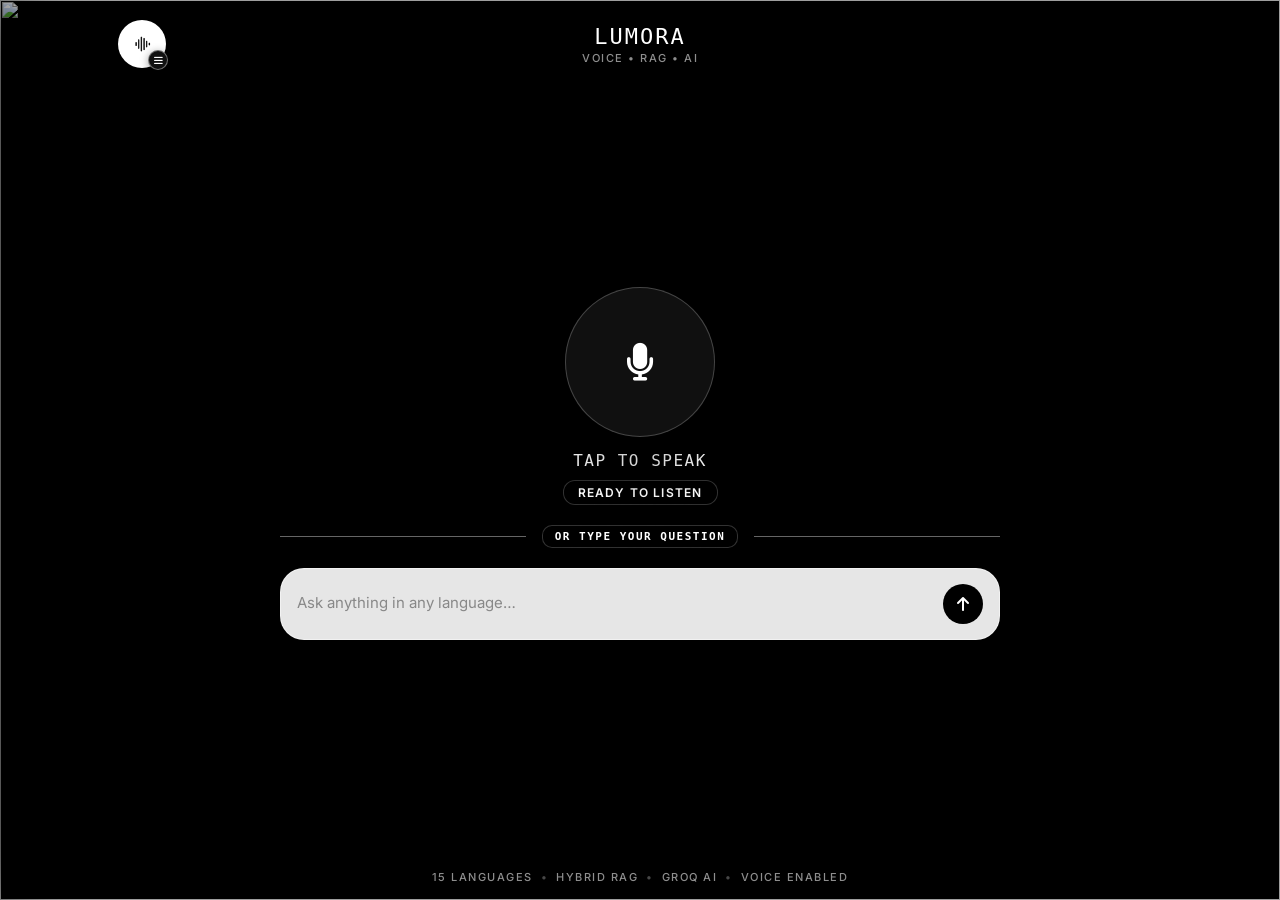
==== commit 26dbb85c: "Rename application brand name to Lumora across HTML, JavaScript, and FastAPI endpoints" ====
--- a/index.html
+++ b/index.html
@@ -3,7 +3,7 @@
 <head>
     <meta charset="UTF-8" />
     <meta name="viewport" content="width=device-width, initial-scale=1.0" />
-    <title>IndicVoice — Voice-Enabled RAG</title>
+    <title>Lumora — Voice-Enabled Multilingual RAG</title>
     
     <!-- Fonts -->
     <link href="https://fonts.googleapis.com/css2?family=Inter:wght@400;500;600&display=swap" rel="stylesheet" />
@@ -48,15 +48,15 @@
         </div>
         <div class="video-overlay"></div>
 
-        <!-- Side Navigation Drawer (Sandwich Bar) -->
+        <!-- Side Navigation Drawer (Chat History) -->
         <div class="drawer-overlay" id="drawer-overlay"></div>
-        <aside class="sidenav-drawer" id="sidenav-drawer" aria-label="Side Navigation">
+        <aside class="sidenav-drawer" id="sidenav-drawer" aria-label="Chat History Navigation">
             <div class="drawer-header">
                 <div class="drawer-brand">
-                    <img src="assets/logo.webp" alt="Logo" class="drawer-logo" />
+                    <i class="fa-solid fa-clock-rotate-left drawer-history-icon"></i>
                     <div>
-                        <div class="drawer-title">INDICVOICE</div>
-                        <div class="drawer-sub">VOICE • RAG • AI</div>
+                        <div class="drawer-title">CHAT HISTORY</div>
+                        <div class="drawer-sub">PREVIOUS CONVERSATIONS</div>
                     </div>
                 </div>
                 <button class="drawer-close-btn" id="drawer-close-btn" aria-label="Close Menu">
@@ -64,34 +64,25 @@
                 </button>
             </div>
 
-            <nav class="drawer-nav">
-                <a href="#" class="drawer-link active">
-                    <i class="fa-solid fa-microphone"></i>
-                    <span>Voice Assistant</span>
-                </a>
-                <a href="#" class="drawer-link" onclick="event.preventDefault(); alert('15 Indic Languages Supported: Hindi, Tamil, Telugu, Bengali, Marathi, Gujarati, Kannada, Malayalam, Punjabi, Odia, Assamese, etc.');">
-                    <i class="fa-solid fa-globe"></i>
-                    <span>Multilingual Settings</span>
-                </a>
-                <a href="#" class="drawer-link" onclick="event.preventDefault(); alert('Hybrid RAG System: FAISS Vector Index + BM25 Lexical Search + RRF Reciprocal Rank Fusion + Groq LLM');">
-                    <i class="fa-solid fa-bolt"></i>
-                    <span>RAG & Model Info</span>
-                </a>
-                <a href="#" class="drawer-link" onclick="event.preventDefault(); alert('Telemetry Active: Pipeline latencies, STT timings, and confidence scores live logging.');">
-                    <i class="fa-solid fa-chart-line"></i>
-                    <span>Telemetry Logs</span>
-                </a>
-                <a href="#" class="drawer-link" onclick="event.preventDefault(); fetch('/api/health').then(r=>r.json()).then(d=>alert('System Diagnostics:\n' + JSON.stringify(d, null, 2)));">
-                    <i class="fa-solid fa-shield-halved"></i>
-                    <span>System Diagnostics</span>
-                </a>
-            </nav>
+            <div class="history-actions">
+                <button class="new-chat-btn" id="new-chat-btn">
+                    <i class="fa-solid fa-plus"></i>
+                    <span>New Conversation</span>
+                </button>
+            </div>
+
+            <div class="drawer-history-list" id="drawer-history-list">
+                <div class="history-empty">
+                    <i class="fa-solid fa-comments"></i>
+                    <p>No past conversations yet.<br />Ask a question or speak to start!</p>
+                </div>
+            </div>
 
             <div class="drawer-footer">
-                <div class="drawer-footer-pill">
-                    <span class="online-dot">●</span> SYSTEM READY
-                </div>
-                <div class="drawer-footer-text">IndicVoice v1.0 • Multilingual RAG</div>
+                <button class="clear-history-btn" id="clear-history-btn">
+                    <i class="fa-solid fa-trash-can"></i>
+                    <span>Clear All History</span>
+                </button>
             </div>
         </aside>
 
@@ -99,13 +90,13 @@
         <header class="topbar">
             <div class="topbar-left">
                 <button class="logo-container drawer-toggle" id="drawer-toggle" aria-label="Toggle Navigation Menu" title="Open Menu">
-                    <img src="assets/logo.webp" alt="IndicVoice Logo" class="logo-img" />
+                    <img src="assets/logo.webp" alt="Lumora Logo" class="logo-img" />
                     <span class="hamburger-badge"><i class="fa-solid fa-bars"></i></span>
                 </button>
             </div>
             
             <div class="topbar-center">
-                <h1 class="brand-title">INDICVOICE</h1>
+                <h1 class="brand-title">LUMORA</h1>
                 <span class="brand-subtitle">VOICE • RAG • AI</span>
             </div>
 
@@ -143,7 +134,7 @@
                         id="composer-input"
                         placeholder="Ask anything in any language…"
                         rows="1"
-                        aria-label="Ask IndicVoice"
+                        aria-label="Ask Lumora"
                     ></textarea>
                     <div class="composer-actions">
                         <button class="composer-btn send-btn" id="send-btn" aria-label="Send message" title="Send message">
--- a/styles.css
+++ b/styles.css
@@ -323,27 +323,138 @@
 }
 
 .drawer-footer {
-    padding-top: 20px;
+    padding-top: 16px;
     border-top: 1px solid rgba(255, 255, 255, 0.12);
     display: flex;
     flex-direction: column;
     gap: 8px;
 }
 
-.drawer-footer-pill {
-    display: inline-flex;
-    align-items: center;
+/* ── Chat History Side Navigation Drawer ─────────────────────────── */
+.drawer-history-icon {
+    font-size: 20px;
+    color: #ffffff;
+}
+
+.history-actions {
+    margin: 16px 0 12px 0;
+}
+
+.new-chat-btn {
+    width: 100%;
+    display: flex;
+    align-items: center;
+    justify-content: center;
+    gap: 10px;
+    padding: 12px;
+    border-radius: 14px;
+    background: rgba(255, 255, 255, 0.15);
+    border: 1px solid rgba(255, 255, 255, 0.25);
+    color: #ffffff;
+    font-family: var(--font-sans);
+    font-size: 13px;
+    font-weight: 600;
+    cursor: pointer;
+    transition: background 0.2s ease, transform 0.2s ease;
+}
+
+.new-chat-btn:hover {
+    background: rgba(255, 255, 255, 0.25);
+    transform: translateY(-1px);
+}
+
+.drawer-history-list {
+    flex: 1;
+    overflow-y: auto;
+    display: flex;
+    flex-direction: column;
     gap: 8px;
-    font-size: 11px;
-    font-weight: 600;
-    color: #ffffff;
-    letter-spacing: 1px;
-}
-
-.drawer-footer-text {
-    font-size: 11px;
+    margin: 8px 0;
+    padding-right: 4px;
+}
+
+.drawer-history-list::-webkit-scrollbar {
+    width: 4px;
+}
+.drawer-history-list::-webkit-scrollbar-thumb {
+    background: rgba(255, 255, 255, 0.2);
+    border-radius: 4px;
+}
+
+.history-empty {
+    display: flex;
+    flex-direction: column;
+    align-items: center;
+    justify-content: center;
+    text-align: center;
+    height: 100%;
     color: var(--muted);
-    letter-spacing: 0.8px;
+    gap: 12px;
+    font-size: 13px;
+    line-height: 1.5;
+    padding: 20px;
+}
+
+.history-empty i {
+    font-size: 32px;
+    opacity: 0.5;
+}
+
+.history-item {
+    display: flex;
+    flex-direction: column;
+    gap: 4px;
+    padding: 12px 14px;
+    border-radius: 12px;
+    background: rgba(255, 255, 255, 0.06);
+    border: 1px solid rgba(255, 255, 255, 0.10);
+    cursor: pointer;
+    transition: background 0.2s ease, border-color 0.2s ease, transform 0.2s ease;
+}
+
+.history-item:hover {
+    background: rgba(255, 255, 255, 0.14);
+    border-color: rgba(255, 255, 255, 0.25);
+    transform: translateX(3px);
+}
+
+.history-item-title {
+    font-size: 13px;
+    font-weight: 500;
+    color: rgba(255, 255, 255, 0.95);
+    white-space: nowrap;
+    overflow: hidden;
+    text-overflow: ellipsis;
+}
+
+.history-item-meta {
+    display: flex;
+    align-items: center;
+    justify-content: space-between;
+    font-size: 10px;
+    color: var(--muted);
+}
+
+.clear-history-btn {
+    width: 100%;
+    display: flex;
+    align-items: center;
+    justify-content: center;
+    gap: 8px;
+    padding: 10px;
+    border-radius: 12px;
+    background: transparent;
+    border: 1px solid rgba(255, 255, 255, 0.15);
+    color: rgba(255, 255, 255, 0.60);
+    font-size: 12px;
+    cursor: pointer;
+    transition: background 0.2s ease, color 0.2s ease;
+}
+
+.clear-history-btn:hover {
+    background: rgba(255, 60, 60, 0.20);
+    border-color: rgba(255, 60, 60, 0.40);
+    color: #ff6b6b;
 }
 
 .logo-img {
